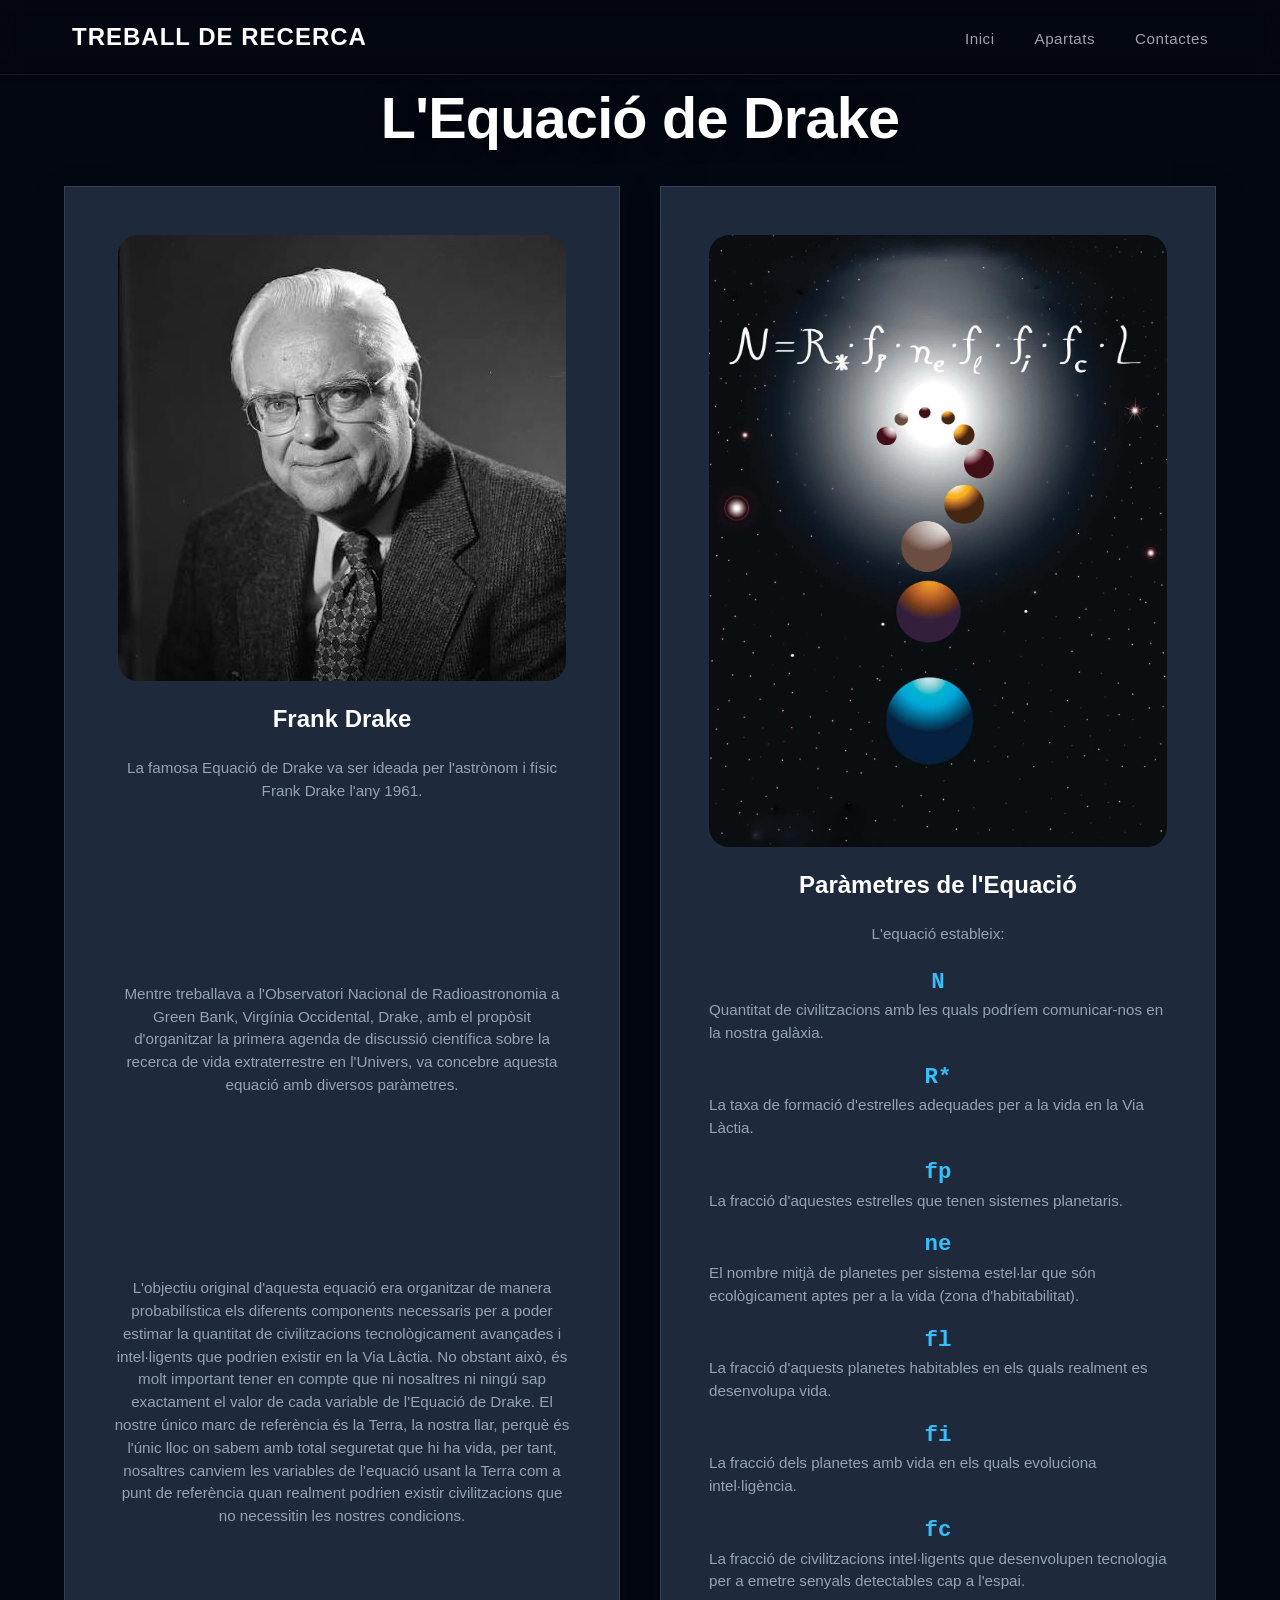
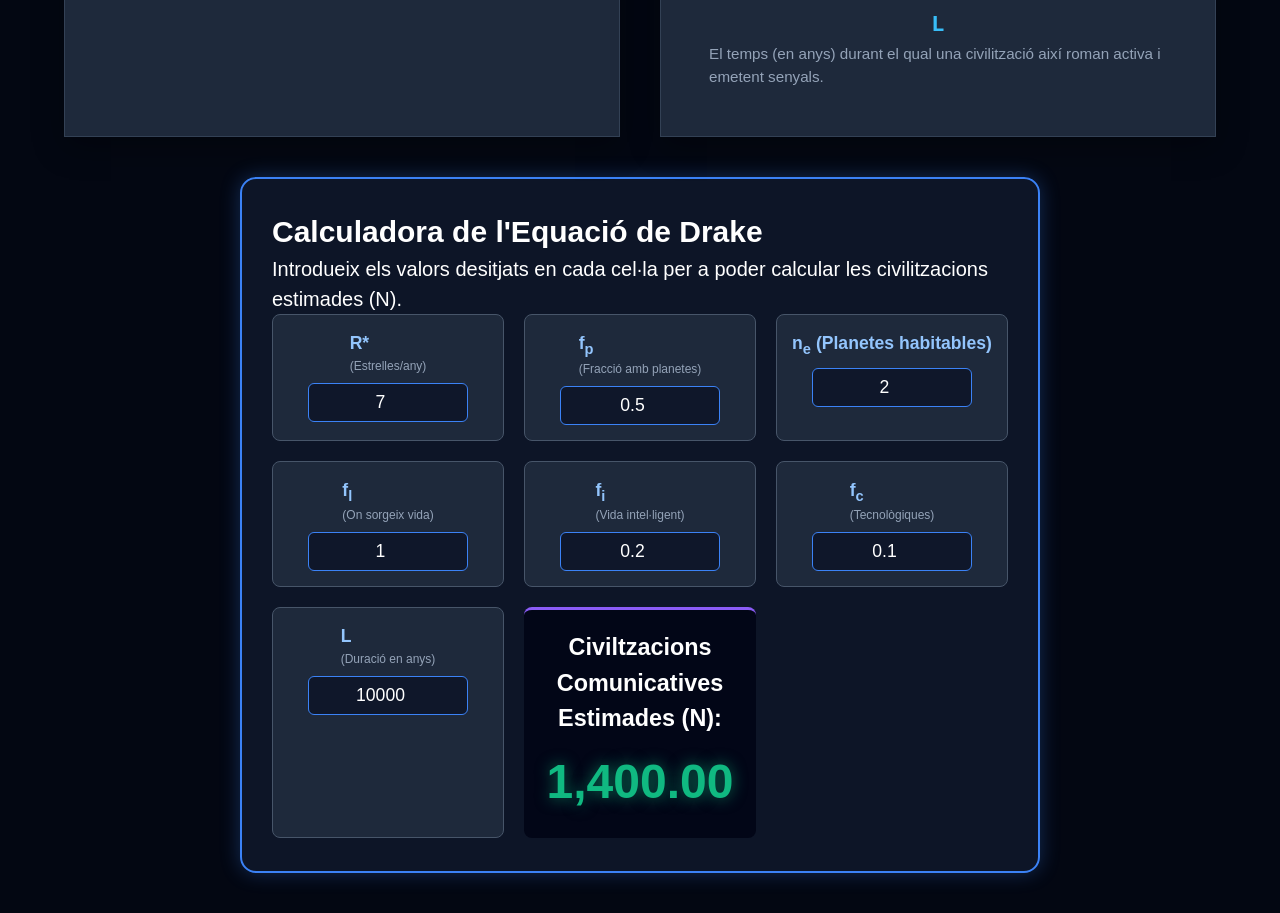
==== drake.html @ d02b75b5 "Mi primera subida" ====
<!DOCTYPE html>
<html lang="es">
<head> 
    <meta charset="UTF-8"> 
    <meta name="viewport" content="width=device-width, initial-scale=1.0"> 
    <title>Equació de Drake</title> 
    <link rel="stylesheet" href="styles.css"> 
    <link rel="icon" href="Images/icono.png" type="image/png">
</head>
<body> 
    <header> 
        <nav> 
            <div class="logo">Treball de Recerca</div> 
            <ul class="nav-links"> 
                <li><a href="index.html">Inici</a></li> 
                <li><a href="index.html#apartats" class="active">Apartats</a></li> 
                <li><a href="#contacte">Contactes</a></li> 
            </ul> 
        </nav> 
    </header> 

    <main class="drake-container"> 
        <section class="drake-intro"> 
            <h1>L'Equació de Drake</h1> 
        </section> 

        <div class="cards-grid">

            <div class="descripcio-drake"> 
                <div class="card-image">
                    <img src="Images/f.drake.jfif" alt="Frank Drake">
                </div>
                <h2 class="titol-card">Frank Drake</h2>
                <p class="desc">La famosa Equació de Drake va ser ideada per l'astrònom i físic Frank Drake l'any 1961.</p>
                <p class="desc">Mentre treballava a l'Observatori Nacional de Radioastronomia a Green Bank, Virgínia Occidental, Drake, amb el propòsit d'organitzar la primera agenda de discussió científica sobre la recerca de vida extraterrestre en l'Univers, va concebre aquesta equació amb diversos paràmetres.</p>
                <p class="desc">L'objectiu original d'aquesta equació era organitzar de manera probabilística els diferents components necessaris per a poder estimar la quantitat de civilitzacions tecnològicament avançades i intel·ligents que podrien existir en la Via Làctia. No obstant això, és molt important tener en compte que ni nosaltres ni ningú sap exactament el valor de cada variable de l'Equació de Drake. El nostre único marc de referència és la Terra, la nostra llar, perquè és l'únic lloc on sabem amb total seguretat que hi ha vida, per tant, nosaltres canviem les variables de l'equació usant la Terra com a punt de referència quan realment podrien existir civilitzacions que no necessitin les nostres condicions.</p>
            </div> 

            <div class="descripcio-drake"> 
                <div class="card-image">
                    <img src="Images/equa.jpg" alt="Paràmetres">
                </div>
                <h2 class="titol-card">Paràmetres de l'Equació</h2> 
                <p class="desc">L'equació estableix:</p>
                
                <div class="parametres-container">
                    <div class="parametre-item">
                        <span class="variable">N</span>
                        <p class="definicio">Quantitat de civilitzacions amb les quals podríem comunicar-nos en la nostra galàxia.</p>
                    </div>

                    <div class="parametre-item">
                        <span class="variable">R*</span>
                        <p class="definicio">La taxa de formació d'estrelles adequades per a la vida en la Via Làctia.</p>
                    </div>

                    <div class="parametre-item">
                        <span class="variable">fp</span>
                        <p class="definicio">La fracció d'aquestes estrelles que tenen sistemes planetaris.</p>
                    </div>

                    <div class="parametre-item">
                        <span class="variable">ne</span>
                        <p class="definicio">El nombre mitjà de planetes per sistema estel·lar que són ecològicament aptes per a la vida (zona d'habitabilitat).</p>
                    </div>

                    <div class="parametre-item">
                        <span class="variable">fl</span>
                        <p class="definicio">La fracció d'aquests planetes habitables en els quals realment es desenvolupa vida.</p>
                    </div>

                    <div class="parametre-item">
                        <span class="variable">fi</span>
                        <p class="definicio">La fracció dels planetes amb vida en els quals evoluciona intel·ligència.</p>
                    </div>

                    <div class="parametre-item">
                        <span class="variable">fc</span>
                        <p class="definicio">La fracció de civilitzacions intel·ligents que desenvolupen tecnologia per a emetre senyals detectables cap a l'espai.</p>
                    </div>

                    <div class="parametre-item">
                        <span class="variable">L</span>
                        <p class="definicio">El temps (en anys) durant el qual una civilització així roman activa i emetent senyals.</p>
                    </div>
                </div>
            </div> 

        </div>
    </main> 

    <section id="calculadora-drake">
        <h2>Calculadora de l'Equació de Drake</h2>
        <p>Introdueix els valors desitjats en cada cel·la per a poder calcular les civilitzacions estimades (N).</p>

        <div class="grid-tableta">

            <div class="celda-factor">
                <label for="R">R* <span>(Estrelles/any)</span></label>
                <input type="number" id="R" value="7" step="0.1" min="0">
            </div>

            <div class="celda-factor">
                <label for="fp">f<sub>p</sub> <span>(Fracció amb planetes)</span></label>
                <input type="number" id="fp" value="0.5" step="0.01" min="0" max="1">
            </div>

            <div class="celda-factor">
                <label for="ne">n<sub>e</sub> <spaAn>(Planetes habitables)</span></label>
                <input type="number" id="ne" value="2" step="0.1" min="0">
            </div>

            <div class="celda-factor">
                <label for="fl">f<sub>l</sub> <span>(On sorgeix vida)</span></label>
                <input type="number" id="fl" value="1" step="0.01" min="0" max="1">
            </div>

            <div class="celda-factor">
                <label for="fi">f<sub>i</sub> <span>(Vida intel·ligent)</span></label>
                <input type="number" id="fi" value="0.2" step="0.01" min="0" max="1">
            </div>

            <div class="celda-factor">
                <label for="fc">f<sub>c</sub> <span>(Tecnològiques)</span></label>
                <input type="number" id="fc" value="0.1" step="0.01" min="0" max="1">
            </div>

            <div class="celda-factor">
                <label for="L">L <span>(Duració en anys)</span></label>
                <input type="number" id="L" value="10000" step="100" min="0">
            </div>

            <div class="pantalla-resultado">
               <h3>Civiltzacions Comunicatives Estimades (N):</h3>
               <p id="total-N">0.00</p>
           </div>



        </div>


        <script src="script.js"></script>
    </section>

</body>
</html>
---- styles.css ----
* {
    margin: 0;
    padding: 0;
    box-sizing: border-box;
    font-family: 'Arial', sans-serif;
}

@import url('https://googleapis.com');

body {
    font-size: 1.25rem;
    line-height: 1.5;
    color: #111111;
    margin: 0;
    padding: 0;
    background-color: #030712;
    font-family: 'Segoe UI', Tahoma, Geneva, Verdana, sans-serif;
}

img {
    max-width: 100%;
    display: block;
    height: auto;
}

header {
    box-shadow: 0 2px 10px rgba(0, 0, 0, 0.05);
    position: sticky;
    top: 0;
    z-index: 1000;
    background-color: rgba(3, 7, 18, 0.85);
    backdrop-filter: blur(12px);
    border-bottom: 1px solid rgba(255, 255, 255, 0.08);
}

nav {
    display: flex;
    justify-content: space-between;
    align-items: center;
    padding: 1.2rem 2rem;
    max-width: 1200px;
    margin: 0 auto;
}

.logo {
    font-size: 1.5rem;
    font-weight: bold;
    color: #ffffff;
    letter-spacing: 1px;
    text-transform: uppercase;
}

.nav-links {
    display: flex;
    list-style: none;
    gap: 2.5rem;
    margin: 0;
    padding: 0;
}

.nav-links a {
    text-decoration: none;
    color: #9ca3af;
    transition: color 0.3s ease;
    font-size: 0.95rem;
    font-weight: 500;
    letter-spacing: 0.5px;
    position: relative;
    padding: 0.4rem 0;
}

.nav-links a:hover {
    color: #ffffff;
    text-shadow: 0 0 8px rgba(255, 255, 255, 0.6);
}

.nav-links a::after {
    content: '';
    position: absolute;
    bottom: 0;
    left: 0;
    width: 0;
    height: 2px;
    background: linear-gradient(90deg, #3b82f6, #8b5cf6);
    box-shadow: 0 0 8px #3b82f6;
    transition: width 0.3s ease;
}

.nav-links a:hover::after {
    width: 100%;
}

#hero {
    min-height: 100vh;
    background: linear-gradient(rgba(0, 0, 0, 0.7), rgba(0, 0, 0, 0.4)), url('Images/real\ fondo.avif');
    background-size: cover;
    background-position: center;
    background-attachment: fixed;
    display: flex;
    flex-direction: column;
    justify-content: center;
    align-items: center;
    text-align: center;
    color: white;
    padding: 2rem 1rem;
    font-family: 'Inter', sans-serif;
}

.hero-content {
    animation: fadeIn 1.5s ease-out;
}

#hero h1 {
    font-size: clamp(2.5rem, 7vw, 5.5rem);
    margin-bottom: 1.5rem;
    font-weight: 800;
    letter-spacing: -0.02em;
    text-shadow: 0 4px 20px rgba(0, 0, 0, 0.6);
}

.subtitle {
    font-size: clamp(1.2rem, 3.5vw, 1.8rem);
    font-weight: 400;
    color: #e2e8f0;
    margin-bottom: 0.5rem;
}

.centre-origen {
    font-size: clamp(1rem, 2.5vw, 1.25rem);
    font-weight: 300;
    color: #94a3b8;
    text-transform: uppercase;
}

.ap-button {
    display: inline-block;
    text-decoration: none;
    background-color: #ffffff;
    color: #0f172a;
    font-weight: 600;
    font-size: 1rem;
    border: none;
    padding: 0.8rem 2.2rem;
    border-radius: 50px;
    cursor: pointer;
    box-shadow: 0 4px 15px rgba(255, 255, 255, 0.1);
    margin-top: 3rem;
    transition: all 0.3s cubic-bezier(0.4, 0, 0.2, 1);
}

.ap-button:hover {
    background-color: #f8fafc;
    transform: translateY(-2px);
    box-shadow: 0 10px 25px rgba(255, 255, 255, 0.2);
}

.ap-button:active {
    transform: translateY(0);
    transform: scale(0.98);
}

#apartats {
    padding: 4rem 2rem;
    max-width: 1200px;
    margin: 0 auto;
}

#apartats h2 {
    text-align: center !important;
    margin-top: 2.5rem !important;
    margin-bottom: 2.5rem !important;
    color: #ffffff !important;
    font-family: 'Inter', sans-serif !important;
    font-size: 1.75rem !important;
    font-weight: 700 !important;
    letter-spacing: -0.02em !important;
}

.apartats-grid {
    display: grid;
    grid-template-columns: repeat(auto-fit, minmax(300px, 1fr));
    gap: 2.5rem;
    margin-bottom: 2.5rem;
}

.apartats-card {
    background-color: #1e293b;
    color: white;
    border-radius: 16x;
    overflow: hidden;
    box-shadow: 0 10px 30px rgba(0, 0, 0, 0.3);
    display: flex;
    flex-direction: column;
    padding: 1.5rem;
    gap: 1.25rem;
    border: 1px solid #334155;
    transition: transform 0.3s cubic-bezier(0.25, 0.8, 0.25, 1), box-shadow 0.3s ease;
}

.apartats-card:hover {
    transform: translateY(-8px);
    box-shadow: 0 20px 40px rgba(0, 0, 0, 0.15);
    background-color: #243248;
}

.apartats-card img {
    width: 100%;
    height: 200px;
    object-fit: cover;
    border-radius: 10px;
}

#apartats .titol-seccio {
    color: #ffffff;
    font-size: 2.2rem;
    margin-bottom: 2rem;
    text-align: center;
}

.apartats-card .titol-card {
    margin: 0 !important;
    padding: 0 !important;
    color: #0f172a !important;
    font-size: 1.4rem !important;
    font-weight: 700 !important;
    text-align: center !important;
}

.desc {
    color: #cbd5e1;
    margin: 0;
    padding: 0;
    font-size: 0.95rem;
    line-height: 1.6;
}

.boto-accedir {
    padding: 0.85rem 1.5rem;
    background-color: #38bdf8;;
    color: #0f172a;
    border: none;
    border-radius: 10px;
    cursor: pointer;
    text-decoration: none;
    display: block;
    font-weight: 600;
    font-size: 0.95rem;
    letter-spacing: 0.5px;
    text-align: center;
    margin-top: auto;
    transition: background-color 0.2s ease, transform 0.1s ease;
}

.boto-accedir:hover {
    background-color: #7dd3fc;
}

.boto-accedir:active {
    transform: scale(0.97);
}

.drake-intro {
    text-align: center;
    color: white;
    font-size: clamp(1.5rem, 3vw, 2.5rem);
    margin-bottom: 1.5rem;
    font-weight: 100;
    letter-spacing: -0.02em;
    text-shadow: 0 4px 20px rgba(0, 0, 0, 0.6);
    font-family: 'Inter', sans-serif;
}

.cards-grid {
    display: flex;
    gap: 2.5rem;
    max-width: 1200px;
    margin: 0 auto;
    padding: 0 1.5rem;
    justify-content: center;
    flex-direction: row;
    align-items: stretch;
}

.descripcio-drake {
    background-color: #1e293b;
    color: white;
    border-radius: 12x;
    overflow: hidden;
    box-shadow: 0 10px 30px rgba(0, 0, 0, 0.3);
    display: flex;
    flex-direction: column;
    padding: 3rem;
    gap: 1.25rem;
    border: 1px solid #334155;
    text-align: center;
    align-items: center;
    transition: transform 0.3s cubic-bezier(0.25, 0.8, 0.25, 1), box-shadow 0.3s ease;
    flex: 1 1 calc(50% - 1.5rem); 
    max-width: 760px;
    min-width: 350px; 
}

.card-image img {
    width: 100%;
    height: 100%;
    object-fit: cover;
    border-radius: 20px;
}

.titol-card {
    font-size: 1.5rem;
    margin: 0;
    font-weight: 700;
}

.desc {
    font-size: 0.95rem;
    color: #94a3b8;
    line-height: 1.5;
    flex-grow: 1;
}

.descripcio-drake:hover {
    transform: translateY(-8px);
    box-shadow: 0 20px 40px rgba(0, 0, 0, 0.15);
    background-color: #243248;
}

.parametres-section {
    max-width: 800px;
    margin: 4rem auto;
    padding: 0 1.5rem;
}

.titol-parametres {
    color: white;
    font-size: 1.5rem;
    margin-bottom: 2rem;
    text-align: center;
    font-weight: 600;
}

.parametres-container {
    display: flex;
    flex-direction: column;
    gap: 1rem
}

.parametres-item {
    display: flex;
    align-items: center;
    background-color: #152033;
    border: 1px solid #1e293b;
    border-radius: 8px;
    padding: 1.25rem 1.5rem;
    gap: 1.5rem;
    transition: transform 0.2s ease;
}

.variable {
    color: #38bdf8;
    font-family: 'Courier New', Courier, monospace;
    font-size: 1.4rem;
    font-weight: 700;
    min-width: 50px;
    text-align: center;
}

.definicio {
    color: #94a3b8;
    margin: 0;
    font-size: 0.95rem;
    line-height: 1.5;
    text-align: left;
}

#calculadora-drake {
    background-color: rgba(15, 23, 42, 0.9);
    border: 2px solid #3b82f6;
    border-radius: 16px;
    padding: 30px;
    max-width: 800px;
    margin: 40px auto;
    box-shadow: 0 0 20px rgba(59, 130, 246, 0.3);
    color: #ffffff;
}

.grid-tableta {
    display: grid;
    grid-template-columns: repeat(auto-fit, minmax(180px, 1fr));
    gap:20px;
    margin-bottom: 3px;
}

.celda-factor {
    background-color: #1e293b;
    border: 1px solid #475569;
    border-radius: 8px;
    padding: 15px;
    display: flex;
    flex-direction: column;
    align-items: center;
}

.celda-factor label {
    font-weight: bold;
    font-size: 1.1rem;
    margin-bottom: 8px;
    color: #93c5fd;
}

.celda-factor label span {
    font-size: 0.75rem;
    color: #94a3b8;
    display: block;
    font-weight: normal;
    text-align: center;
}

.celda-factor input {
    width: 80%;
    background-color: #0f172a;
    border: 1px solid #3b82f6;
    border-radius: 6px;
    color: #ffffff;
    padding: 8px;
    text-align: center;
    font-size: 1.1rem;
    outline: none;
    transition: all 0.3s ease;
}

.celda-factor input:focus {
    border-color: #8b5cf6;
    box-shadow: 0 0 10px rgba(139, 92, 246, 0.5);
}

.pantalla-resultado {
    background-color: #020617;
    border-top: 3px solid #8b5cf6;
    border-radius: 8px;
    padding: 20px;
    text-align: center;
}

#total-N {
    font-size: 3rem;
    font-weight: bold;
    color: #10b981;
    text-shadow: 0 0 15px rgba(16, 185, 129, 0.6);
    margin: 10px 0 0 0;
}
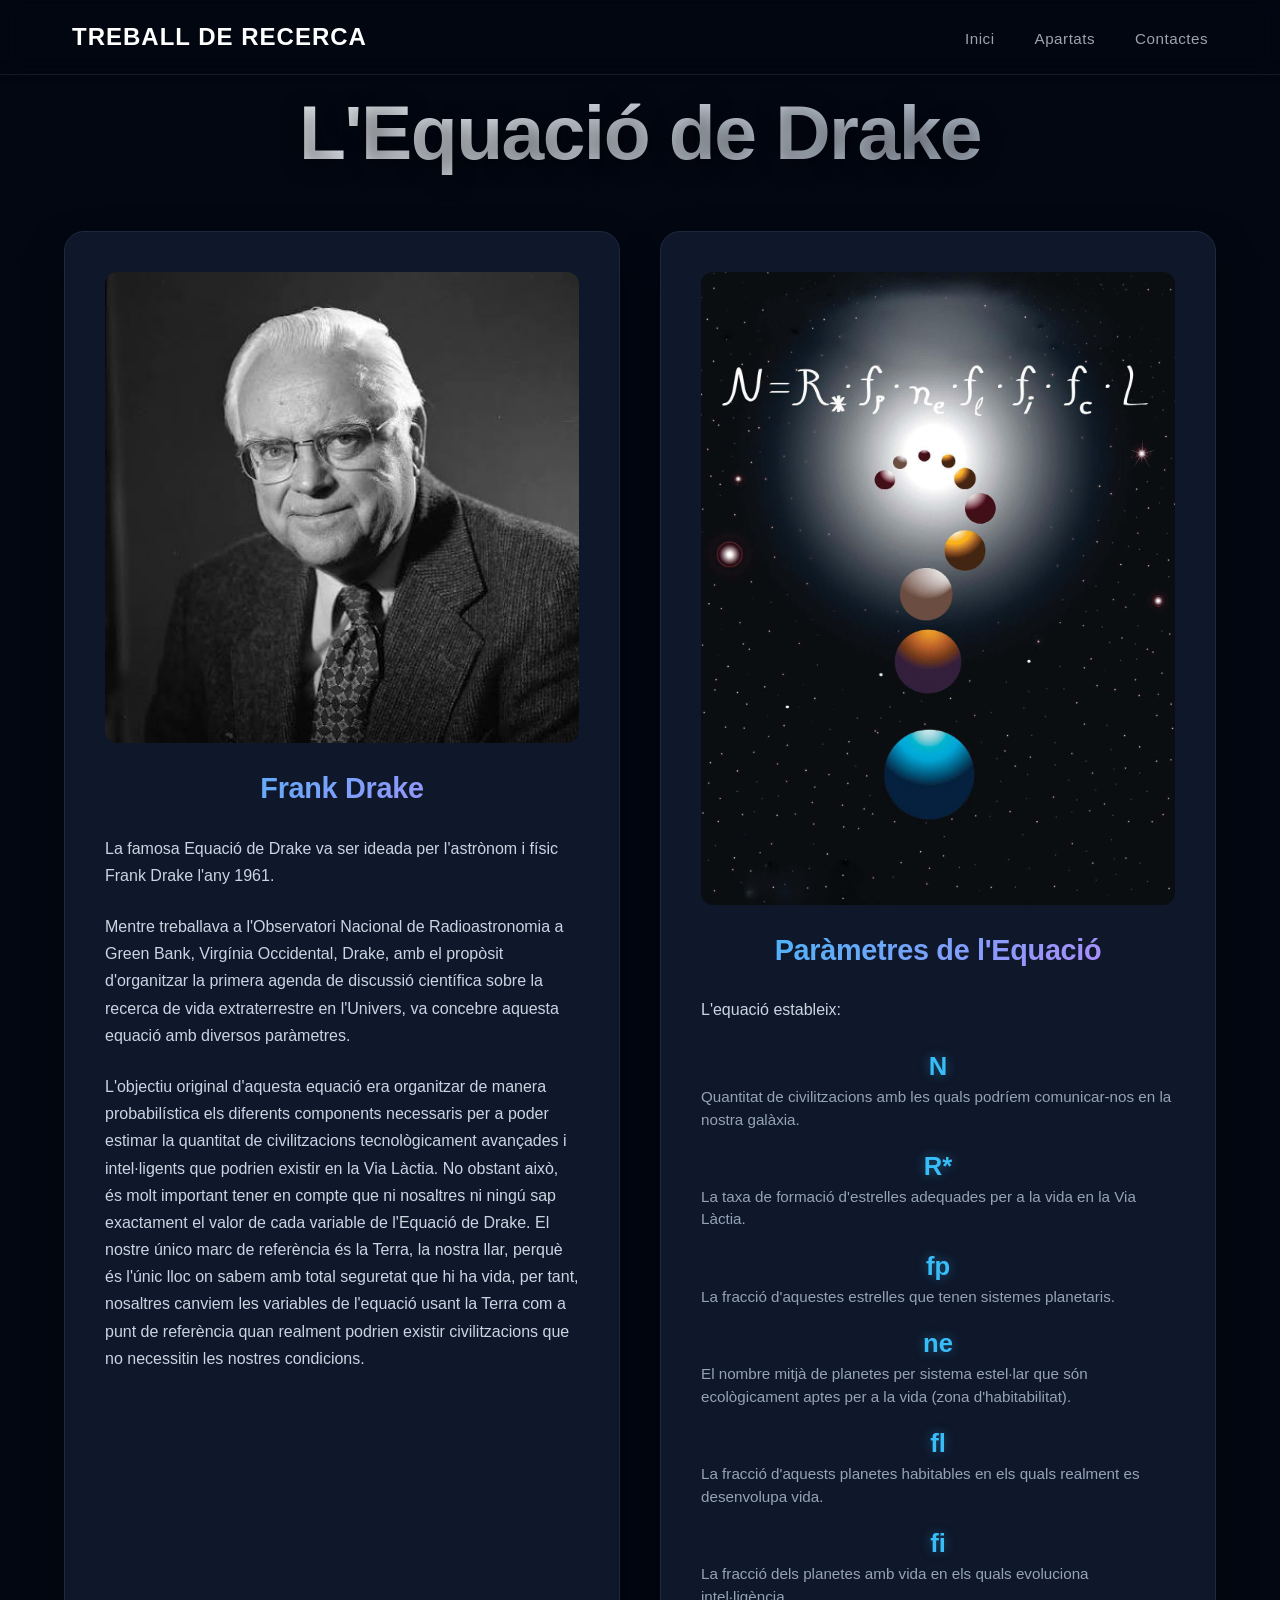
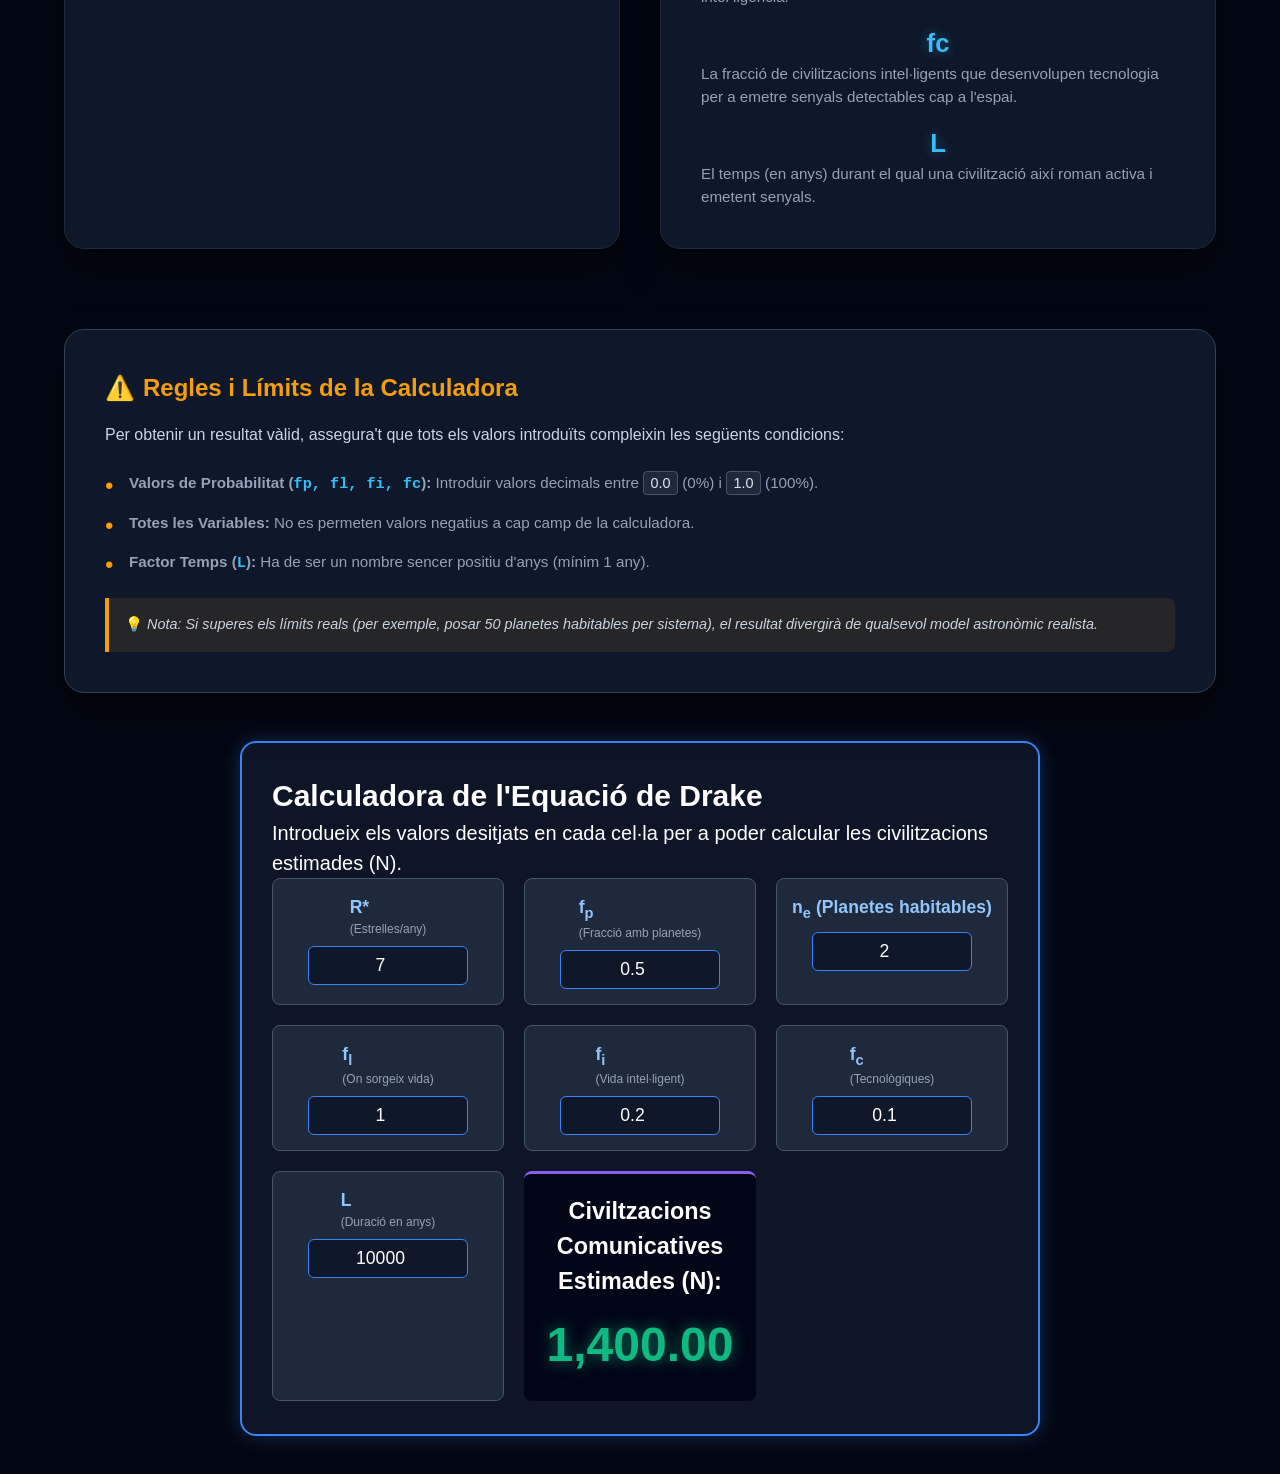
==== commit 0e1700cc: "Primera actualització de la Pàgina Web sobre el Treball de Recerca de la Paradoxa de Fermi. En aques" ====
--- a/drake.html
+++ b/drake.html
@@ -89,6 +89,34 @@
         </div>
     </main> 
 
+    <section id="condicions-seccio">
+        <div id="condicions-card">
+            <h3 class="titol-condicions">
+                <span class="icon-alerta">⚠️</span> Regles i Límits de la Calculadora
+            </h3>
+            <p class="desc-condicions">Per obtenir un resultat vàlid, assegura't que tots els valors introduïts compleixin les següents condicions:</p>
+            <ul class="llista-condicions">
+                <li class="text-condicio">
+                    <strong>Valors de Probabilitat (<span class="var-inline">fp, fl, fi, fc</span>):</strong>
+                    Introduir valors decimals entre <code>0.0</code> (0%) i <code>1.0</code> (100%).
+                </li>
+                <li class="text-condicio">
+                    <strong>Totes les Variables:</strong>
+                    No es permeten valors negatius a cap camp de la calculadora.
+                </li>
+                <li class="text-condicio">
+                    <strong>Factor Temps (<span class="var-inline">L</span>):</strong>
+                    Ha de ser un nombre sencer positiu d'anys (mínim 1 any).
+                </li>
+            </ul>
+
+            <div class="nota-cientifica">
+                <p>💡 <em>Nota: Si superes els límits reals (per exemple, posar 50 planetes habitables per sistema), el resultat divergirà de qualsevol model astronòmic realista.</em></p>
+            </div>
+        </div>
+
+    </section>
+
     <section id="calculadora-drake">
         <h2>Calculadora de l'Equació de Drake</h2>
         <p>Introdueix els valors desitjats en cada cel·la per a poder calcular les civilitzacions estimades (N).</p>
--- a/styles.css
+++ b/styles.css
@@ -92,7 +92,7 @@
 
 #hero {
     min-height: 100vh;
-    background: linear-gradient(rgba(0, 0, 0, 0.7), rgba(0, 0, 0, 0.4)), url('Images/real\ fondo.avif');
+    background: radial-gradient(circle, rgba(0, 0, 0, 0.4) 0%, rgba(0, 0, 0, 0.85) 100%), url(Images/real\ fondo.avif);
     background-size: cover;
     background-position: center;
     background-attachment: fixed;
@@ -108,28 +108,33 @@
 
 .hero-content {
     animation: fadeIn 1.5s ease-out;
+    max-width: 900px;
+    margin: 0 auto;
 }
 
 #hero h1 {
-    font-size: clamp(2.5rem, 7vw, 5.5rem);
+    font-size: clamp(2.5rem, 6.5vw, 5rem);
     margin-bottom: 1.5rem;
-    font-weight: 800;
-    letter-spacing: -0.02em;
-    text-shadow: 0 4px 20px rgba(0, 0, 0, 0.6);
+    font-weight: 900;
+    letter-spacing: -0.03em;
+    text-shadow: 0 0px 20px rgba(255, 255, 255, 0.15), rgba(0, 0, 0, 0.8);
 }
 
 .subtitle {
-    font-size: clamp(1.2rem, 3.5vw, 1.8rem);
+    font-size: clamp(1.2rem, 3vw, 1.6rem);
     font-weight: 400;
-    color: #e2e8f0;
-    margin-bottom: 0.5rem;
+    color: #f1f5f9;
+    margin-bottom: 0.75rem;
+    letter-spacing: -0.01em;
 }
 
 .centre-origen {
-    font-size: clamp(1rem, 2.5vw, 1.25rem);
-    font-weight: 300;
-    color: #94a3b8;
+    font-size: clamp(0.85rem, 2vw, 0.95rem);
+    font-weight: 500;
+    color: #38bdf8;
     text-transform: uppercase;
+    letter-spacing: 0.15rem;
+    margin-bottom: 2.5rem;
 }
 
 .ap-button {
@@ -138,25 +143,24 @@
     background-color: #ffffff;
     color: #0f172a;
     font-weight: 600;
-    font-size: 1rem;
+    font-size: 0.95rem;
     border: none;
-    padding: 0.8rem 2.2rem;
+    padding: 0.9rem 2.5rem;
     border-radius: 50px;
     cursor: pointer;
-    box-shadow: 0 4px 15px rgba(255, 255, 255, 0.1);
-    margin-top: 3rem;
+    letter-spacing: 0.02em;
+    box-shadow: 0 4px 20px rgba(0, 0, 0, 0.3);
     transition: all 0.3s cubic-bezier(0.4, 0, 0.2, 1);
 }
 
 .ap-button:hover {
-    background-color: #f8fafc;
+    background-color: #ffffff;
     transform: translateY(-2px);
-    box-shadow: 0 10px 25px rgba(255, 255, 255, 0.2);
+    box-shadow: 0 0px 25px rgba(56, 189, 248, 0.5), 0 10px 20px rgba(0, 0, 0, 0.4);
 }
 
 .ap-button:active {
-    transform: translateY(0);
-    transform: scale(0.98);
+    transform: translateY(-1);
 }
 
 #apartats {
@@ -165,15 +169,15 @@
     margin: 0 auto;
 }
 
-#apartats h2 {
-    text-align: center !important;
-    margin-top: 2.5rem !important;
-    margin-bottom: 2.5rem !important;
-    color: #ffffff !important;
-    font-family: 'Inter', sans-serif !important;
-    font-size: 1.75rem !important;
-    font-weight: 700 !important;
-    letter-spacing: -0.02em !important;
+.titol-seccio h2 {
+    text-align: center;
+    margin-top: 2.5rem;
+    margin-bottom: 2.5rem;
+    color: #ffffff;
+    font-family: 'Inter', sans-serif;
+    font-size: 1.75rem;
+    font-weight: 700;
+    letter-spacing: -0.02em;
 }
 
 .apartats-grid {
@@ -226,12 +230,13 @@
     text-align: center !important;
 }
 
-.desc {
-    color: #cbd5e1;
+.desc-card {
+    color: white;
     margin: 0;
     padding: 0;
-    font-size: 0.95rem;
-    line-height: 1.6;
+    font-size: 1.15rem;
+    line-height: 1.7;
+    text-align: left;
 }
 
 .boto-accedir {
@@ -259,15 +264,22 @@
     transform: scale(0.97);
 }
 
+.drake-container {
+    font-family: 'Plus Jakarta Sans', sans-serif;
+}
+
 .drake-intro {
     text-align: center;
     color: white;
-    font-size: clamp(1.5rem, 3vw, 2.5rem);
-    margin-bottom: 1.5rem;
-    font-weight: 100;
-    letter-spacing: -0.02em;
+    font-size: clamp(2rem, 4vw, 3.5rem);
+    margin-bottom: 2.5rem;
+    font-weight: 700;
+    letter-spacing: -0.03em;
+    font-family: 'Space Grotesque', sans-serif;
     text-shadow: 0 4px 20px rgba(0, 0, 0, 0.6);
-    font-family: 'Inter', sans-serif;
+    background: linear-gradient(135deg, #ffffff 0%, #94a3b8 100%);
+    -webkit-background-clip: text;
+    -webkit-text-fill-color: transparent;
 }
 
 .cards-grid {
@@ -282,51 +294,62 @@
 }
 
 .descripcio-drake {
-    background-color: #1e293b;
-    color: white;
-    border-radius: 12x;
+    background-color: #0f172a;
+    color: white;
+    border-radius: 20px;
     overflow: hidden;
-    box-shadow: 0 10px 30px rgba(0, 0, 0, 0.3);
-    display: flex;
-    flex-direction: column;
-    padding: 3rem;
-    gap: 1.25rem;
-    border: 1px solid #334155;
-    text-align: center;
-    align-items: center;
-    transition: transform 0.3s cubic-bezier(0.25, 0.8, 0.25, 1), box-shadow 0.3s ease;
+    box-shadow: 0 20px 40px rgba(0, 0, 0, 0.4);
+    display: flex;
+    flex-direction: column;
+    padding: 2.5rem;
+    gap: 1.5rem;
+    border: 1px solid #1e293b;
+    text-align: center;
+    align-items: stretch;
+    transition: transform 0.4s cubic-bezier(0.16, 1, 0.3, 1), box-shadow 0.4s ease, border-color 0.4s ease;
     flex: 1 1 calc(50% - 1.5rem); 
-    max-width: 760px;
-    min-width: 350px; 
+    max-width: 2000px;
+    min-width: 350px;
+    width: 95%
 }
 
 .card-image img {
     width: 100%;
-    height: 100%;
+    height: auto;
     object-fit: cover;
-    border-radius: 20px;
+    border-radius: 12px;
 }
 
 .titol-card {
-    font-size: 1.5rem;
+    font-family: 'Space Grotesque', sans-serif;
+    font-size: 1.8rem;
     margin: 0;
     font-weight: 700;
+    text-align: center;
+    background: linear-gradient(135deg, #38bdf8 0%, #c084fc 100%);
+    -webkit-background-clip: text;
+    -webkit-text-fill-color: transparent;
+    letter-spacing: -0.01em;
 }
 
 .desc {
-    font-size: 0.95rem;
-    color: #94a3b8;
-    line-height: 1.5;
-    flex-grow: 1;
+    font-size: 1rem;
+    color: #cbd5e1;
+    line-height: 1.7;
+    text-align: left;
+    margin: 0;
 }
 
 .descripcio-drake:hover {
-    transform: translateY(-8px);
-    box-shadow: 0 20px 40px rgba(0, 0, 0, 0.15);
-    background-color: #243248;
+    transform: translateY(-10px);
+    box-shadow: 0 30px 60px rgba(56, 189, 248, 0.15);
+    background-color: #131e35;
+    border-color: #38bdf8;
 }
 
 .parametres-section {
+    display: flex;
+    flex-direction: column;
     max-width: 800px;
     margin: 4rem auto;
     padding: 0 1.5rem;
@@ -343,27 +366,35 @@
 .parametres-container {
     display: flex;
     flex-direction: column;
-    gap: 1rem
+    gap: 1rem;
+    width: 100%;
 }
 
 .parametres-item {
     display: flex;
     align-items: center;
-    background-color: #152033;
-    border: 1px solid #1e293b;
-    border-radius: 8px;
-    padding: 1.25rem 1.5rem;
-    gap: 1.5rem;
-    transition: transform 0.2s ease;
+    background-color: #1e293b;
+    border: 1px solid #334155;
+    border-radius: 12px;
+    padding: 1rem 1.25rem;
+    gap: 1.25rem;
+    transition: transform 0.3s ease;
+}
+
+.parametres-item:hover {
+    background-color: #1e293b;
+    border-color: #c084fc;
+    transform: scale(1.02);
 }
 
 .variable {
     color: #38bdf8;
-    font-family: 'Courier New', Courier, monospace;
-    font-size: 1.4rem;
+    font-family: 'Space Grotesque', sans-serif;
+    font-size: 1.6rem;
     font-weight: 700;
-    min-width: 50px;
-    text-align: center;
+    min-width: 45px;
+    text-align: center;
+    text-shadow: 0 0 12px rgba(56, 189, 248, 0.4);
 }
 
 .definicio {
@@ -372,6 +403,103 @@
     font-size: 0.95rem;
     line-height: 1.5;
     text-align: left;
+}
+
+#condicions-seccio {
+    max-width: 1200px;
+    margin: 5rem auto 3rem auto;
+    padding: 0 1.5rem;
+    box-sizing: border-box;
+    display: flex;
+    justify-content: center;
+    width: 100%;
+}
+
+#condicions-card {
+    background-color: #0f172a;
+    border: 1px solid #334155;
+    border-radius: 20px;
+    padding: 2.5rem;
+    box-shadow: 0 20px 40px rgba(0, 0, 0, 0.4);
+    transition: border-color 0.3s ease;
+    width: 100%;
+}
+
+#condicions-card:hover {
+    border-color: #f59e0b;
+}
+
+.titol-condicions {
+    font-family: 'Space Grotesque', sans-serif;
+    font-size: 1.5rem;
+    color: #f59e0b;
+    margin-top: 0;
+    margin-bottom: 1rem;
+    display: flex;
+    align-items: center;
+    gap: 0.5rem;
+}
+
+.desc-condicions {
+    color: #cbd5e1;
+    font-size: 1rem;
+    line-height: 1.6;
+    margin-bottom: 1.5rem;
+}
+
+.llista-condicions {
+    list-style: none;
+    padding: 0;
+    margin: 0 0 1.5rem 0;
+    display: flex;
+    flex-direction: column;
+    gap: 1rem;
+}
+
+.text-condicio {
+    color: #94a3b8;
+    font-size: 0.95rem;
+    line-height: 1.5;
+    position: relative;
+    padding-left: 1.5rem;
+}
+
+.llista-condicions li::before {
+    content: "•";
+    color: #f59e0b;
+    font-size: 1.5rem;
+    position: absolute;
+    left: 0;
+    top: -4px;
+}
+
+.var-inline {
+    color: #38bdf8;
+    font-family: monospace;
+    font-weight: bold;
+}
+
+.llista-condicions code {
+    background-color: #1e293b;
+    color: #e2e8f0;
+    padding: 0.2rem 0.4rem;
+    border-radius: 4px;
+    font-size: 0.9rem;
+    border: 1px solid #475569;
+}
+
+.nota-cientifica {
+    background-color: rgba(245, 158, 11, 0.1);
+    border-left: 4px solid #f59e0b;
+    padding: 1rem;
+    border-radius: 0 8px 8px 0;
+}
+
+.nota-cientifica p {
+    margin: 0;
+    color: #cbd5e1;
+    font-size: 0.9rem;
+    line-height: 1.5;
 }
 
 #calculadora-drake {
@@ -449,4 +577,273 @@
     color: #10b981;
     text-shadow: 0 0 15px rgba(16, 185, 129, 0.6);
     margin: 10px 0 0 0;
+}
+
+.intro-container {
+    font-family: 'Plus Jakarta Sans', sans-serif;
+}
+
+.intro-intro {
+    text-align: center;
+    color: white;
+    font-size: clamp(2rem, 4vw, 3.5rem);
+    margin-bottom: 2.5rem;
+    font-weight: 700;
+    letter-spacing: -0.03em;
+    font-family: 'Space Grotesque', sans-serif;
+    text-shadow: 0 4px 20px rgba(0, 0, 0, 0.6);
+    background: linear-gradient(135deg, #ffffff 0%, #94a3b8 100%);
+    -webkit-background-clip: text;
+    -webkit-text-fill-color: transparent;
+}
+
+#escenaris {
+    padding: 4rem 2rem;
+    max-width: 1200px;
+    margin: 0 auto;
+}
+
+.titol-escenari {
+    color: #ffffff;
+    font-size: 2.2rem;
+    margin-bottom: 2rem;
+    text-align: center;
+}
+
+.titol-escenari {
+    text-align: center;
+    margin-top: 2.5rem;
+    margin-bottom: 2.5rem;
+    color: #ffffff;
+    font-family: 'Inter', sans-serif;
+    font-size: 1.75rem;
+    font-weight: 700;
+    letter-spacing: -0.02em;
+}
+
+.escenaris-grid {
+    display: grid;
+    grid-template-columns: repeat(auto-fit, minmax(300px, 1fr));
+    gap: 2.5rem;
+    margin-bottom: 2.5rem;
+}
+
+.escenari-card {
+    background-color: #1e293b;
+    color: white;
+    border-radius: 16x;
+    overflow: hidden;
+    box-shadow: 0 10px 30px rgba(0, 0, 0, 0.3);
+    display: flex;
+    flex-direction: column;
+    padding: 1.5rem;
+    gap: 1.25rem;
+    border: 1px solid #334155;
+    transition: transform 0.3s cubic-bezier(0.25, 0.8, 0.25, 1), box-shadow 0.3s ease;
+}
+
+.escenari-card:hover {
+    transform: translateY(-8px);
+    box-shadow: 0 20px 40px rgba(0, 0, 0, 0.15);
+    background-color: #243248;
+}
+
+.escenari-card img {
+    width: 100%;
+    height: 200px;
+    object-fit: cover;
+    border-radius: 10px;
+}
+
+#escenaris .titol-escneari {
+    color: #ffffff;
+    font-size: 2.2rem;
+    margin-bottom: 2rem;
+    text-align: center;
+}
+
+.escenari-card .titol-escenari {
+    margin: 0 !important;
+    padding: 0 !important;
+    color: #38bdf8 !important;
+    font-size: 1.4rem !important;
+    font-weight: 700 !important;
+    text-align: center !important;
+}
+
+.desc-escenari {
+    color: white;
+    margin: 0;
+    padding: 0;
+    font-size: 1.15rem;
+    line-height: 1.7;
+    text-align: left;
+}
+
+.boto-escenari {
+    padding: 0.85rem 1.5rem;
+    background-color: #38bdf8;;
+    color: #0f172a;
+    border: none;
+    border-radius: 10px;
+    cursor: pointer;
+    text-decoration: none;
+    display: block;
+    font-weight: 600;
+    font-size: 0.95rem;
+    letter-spacing: 0.5px;
+    text-align: center;
+    margin-top: auto;
+    transition: background-color 0.2s ease, transform 0.1s ease;
+}
+
+.boto-escenari:hover {
+    background-color: #7dd3fc;
+}
+
+.boto-escenari:active {
+    transform: scale(0.97);
+}
+
+.escenari1 {
+    font-family: 'Plus Jakarta Sans', sans-serif;
+}
+
+.escenari1-intro {
+    text-align: center;
+    color: white;
+    font-size: clamp(2rem, 4vw, 3.5rem);
+    margin-bottom: 2.5rem;
+    font-weight: 700;
+    letter-spacing: -0.03em;
+    font-family: 'Space Grotesque', sans-serif;
+    text-shadow: 0 4px 20px rgba(0, 0, 0, 0.6);
+    background: linear-gradient(135deg, #ffffff 0%, #94a3b8 100%);
+    -webkit-background-clip: text;
+    -webkit-text-fill-color: transparent;
+}
+
+.escenari1-targeta {
+    max-width: 1300px;
+    width: 95%;
+    margin: 40px auto;
+    padding: 0 40px;
+    display: flex;
+    flex-direction: column;
+    gap: 30px;
+}
+
+.tarjeta-ancha {
+    display: flex;
+    background-color: #0f172a;
+    border: 1px solid #334155;
+    border-radius: 20px;
+    overflow: hidden;
+    box-shadow: 0 20px 40px rgba(0, 0, 0, 0.4);
+    align-items: stretch;
+    padding: 2.5rem;
+    transition: border-color 0.3s ease;
+    width: 100%;
+}
+
+.tarjeta-ancha:hover {
+    border-color: #f59e0b;
+}
+
+.tarjeta-contenido {
+    flex: 1.5;
+    padding: 45px;
+    display: flex;
+    flex-direction: column;
+    justify-content: center;
+}
+
+.tarjeta-contenido h2 {
+    margin-top: 0;
+    margin-bottom: 15px;
+    color: #38bdf8;
+    font-size: 3rem;
+    font-weight: 700;
+    letter-spacing: 0.5px;
+}
+
+.desc-escenari1 {
+    margin-top: 0;
+    margin-bottom: 16px;
+    color: #94a3b8;
+    line-height: 1.65;
+    font-size: 1.15rem;
+}
+
+.desc-escenari1 strong {
+    color: #e2e8f0;
+    font-weight: 600;
+}
+
+.destacar-conclusion {
+    margin-top: 24px;
+    margin-bottom: 0;
+    padding-top: 16px;
+    border-top: 1px dashed rgba(255, 255, 255, 0.1); /* Línea discontinua sutil arriba */
+    color: #cbd5e1;
+}
+
+.destacar-conclusion strong {
+    color: #ff9f1c;
+}
+
+.tarjeta-imagen {
+    flex: 1;
+    min-height: 350px;
+    position: relative;
+}
+
+.tarjeta-imagen img {
+    width: 100%;
+    height: 100%;
+    object-fit: cover;
+    display: block;
+}
+
+@media (max-width: 992px) {
+    .tarjeta-ancha {
+        flex-direction: column-reverse;
+    }
+    .tarjeta-imagen {
+        width: 100%;
+        height: 250px;
+    }
+    .tarjeta-contenido {
+        padding: 30px 20px;
+    }
+}
+
+.tarjeta-disc {
+    flex: 1;
+    min-width: 320px;
+    max-width: 4500px;
+    position: relative;
+    background-color: #050a14;
+}
+
+.enlaces-retorno {
+    margin-top: 20px;
+    display: flex;
+    gap: 15px;
+}
+
+.btn-regresar {
+    display: inline-block;
+    padding: 40px;
+    background-color: #f0f0f0;
+    color: #333;
+    text-decoration: none;
+    border-radius: 5px;
+    font-size: 0.9rem;
+    font-weight: bold;
+    transition: background 0.3s ease;
+}
+
+.btn-regresar:hover {
+    background-color: #e0e0e0;
 }
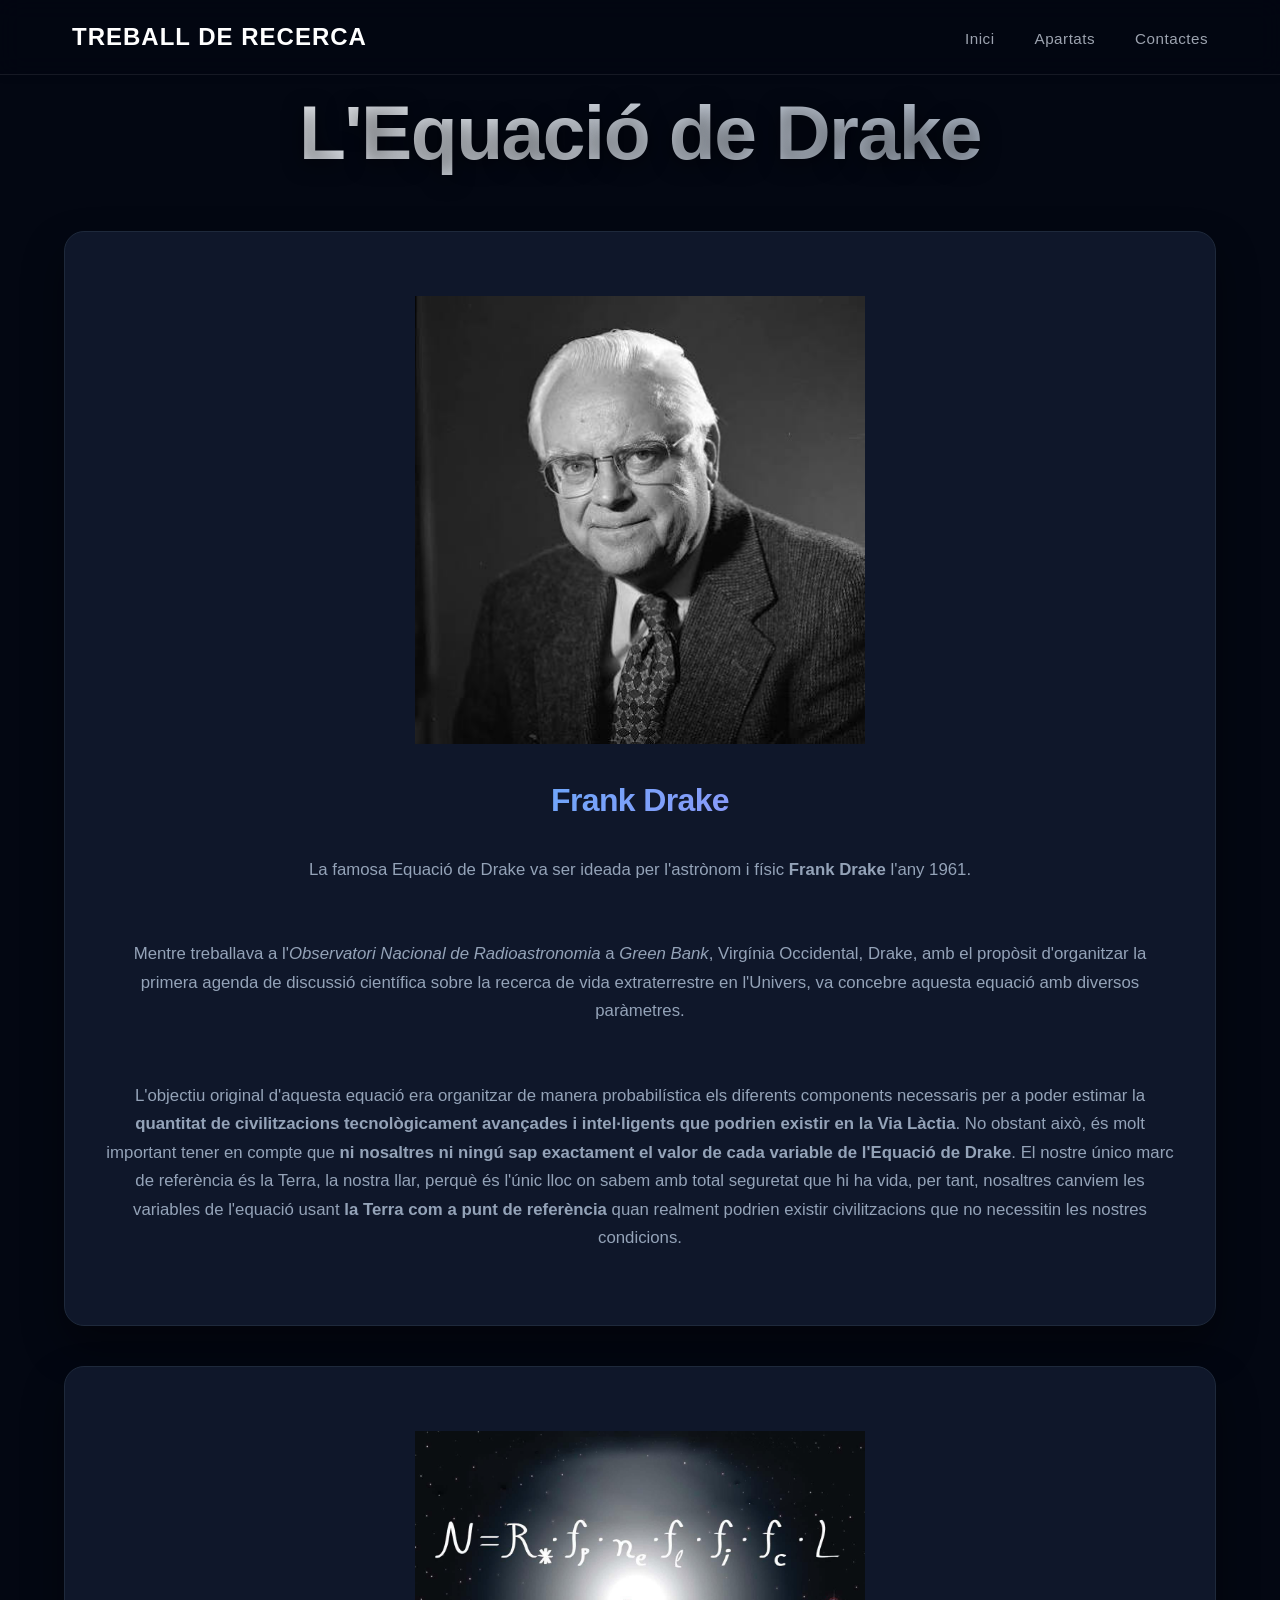
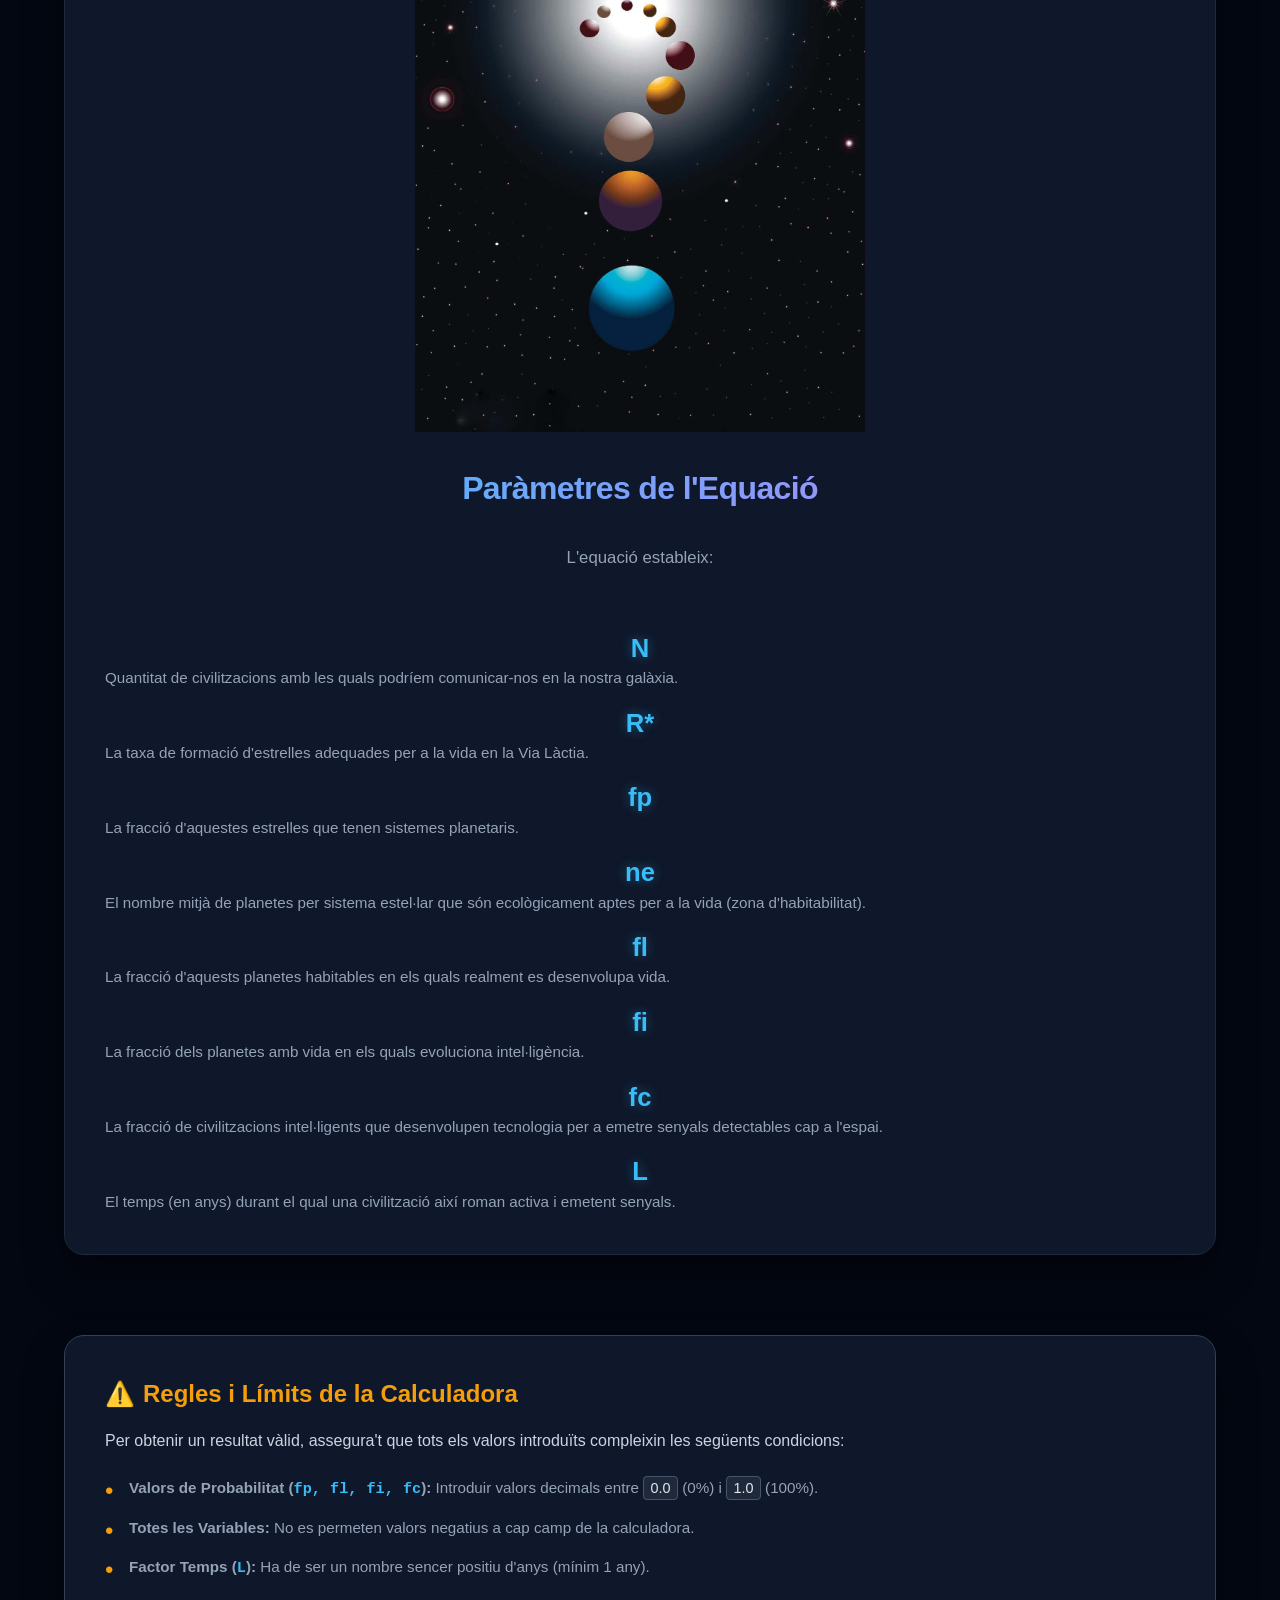
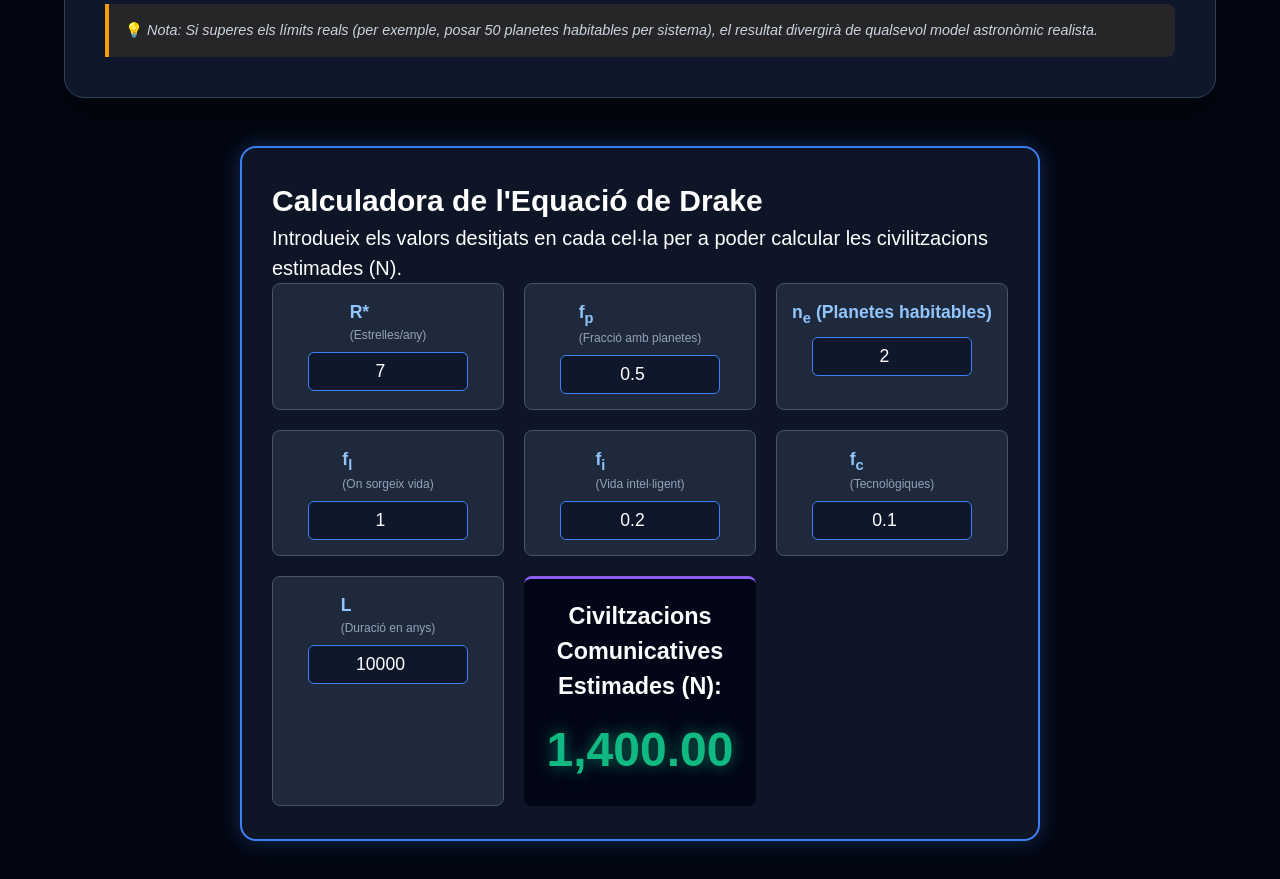
==== commit c2681c97: "Segona actualització de la Pàgina Web del Treball de Recerca sobre la Paradoxa de Fermi. En aquesta " ====
--- a/drake.html
+++ b/drake.html
@@ -31,9 +31,9 @@
                     <img src="Images/f.drake.jfif" alt="Frank Drake">
                 </div>
                 <h2 class="titol-card">Frank Drake</h2>
-                <p class="desc">La famosa Equació de Drake va ser ideada per l'astrònom i físic Frank Drake l'any 1961.</p>
-                <p class="desc">Mentre treballava a l'Observatori Nacional de Radioastronomia a Green Bank, Virgínia Occidental, Drake, amb el propòsit d'organitzar la primera agenda de discussió científica sobre la recerca de vida extraterrestre en l'Univers, va concebre aquesta equació amb diversos paràmetres.</p>
-                <p class="desc">L'objectiu original d'aquesta equació era organitzar de manera probabilística els diferents components necessaris per a poder estimar la quantitat de civilitzacions tecnològicament avançades i intel·ligents que podrien existir en la Via Làctia. No obstant això, és molt important tener en compte que ni nosaltres ni ningú sap exactament el valor de cada variable de l'Equació de Drake. El nostre único marc de referència és la Terra, la nostra llar, perquè és l'únic lloc on sabem amb total seguretat que hi ha vida, per tant, nosaltres canviem les variables de l'equació usant la Terra com a punt de referència quan realment podrien existir civilitzacions que no necessitin les nostres condicions.</p>
+                <p class="desc">La famosa Equació de Drake va ser ideada per l'astrònom i físic <strong>Frank Drake</strong> l'any 1961.</p>
+                <p class="desc">Mentre treballava a l'<em>Observatori Nacional de Radioastronomia</em> a <em>Green Bank</em>, Virgínia Occidental, Drake, amb el propòsit d'organitzar la primera agenda de discussió científica sobre la recerca de vida extraterrestre en l'Univers, va concebre aquesta equació amb diversos paràmetres.</p>
+                <p class="desc">L'objectiu original d'aquesta equació era organitzar de manera probabilística els diferents components necessaris per a poder estimar la <strong>quantitat de civilitzacions tecnològicament avançades i intel·ligents que podrien existir en la Via Làctia</strong>. No obstant això, és molt important tener en compte que <strong>ni nosaltres ni ningú sap exactament el valor de cada variable de l'Equació de Drake</strong>. El nostre único marc de referència és la Terra, la nostra llar, perquè és l'únic lloc on sabem amb total seguretat que hi ha vida, per tant, nosaltres canviem les variables de l'equació usant <strong>la Terra com a punt de referència</strong> quan realment podrien existir civilitzacions que no necessitin les nostres condicions.</p>
             </div> 
 
             <div class="descripcio-drake"> 
--- a/styles.css
+++ b/styles.css
@@ -289,7 +289,7 @@
     margin: 0 auto;
     padding: 0 1.5rem;
     justify-content: center;
-    flex-direction: row;
+    flex-direction: column;
     align-items: stretch;
 }
 
@@ -307,37 +307,38 @@
     text-align: center;
     align-items: stretch;
     transition: transform 0.4s cubic-bezier(0.16, 1, 0.3, 1), box-shadow 0.4s ease, border-color 0.4s ease;
-    flex: 1 1 calc(50% - 1.5rem); 
-    max-width: 2000px;
-    min-width: 350px;
-    width: 95%
+    flex: 1 1 100%; 
+    max-width: 100%;
+    min-width: unset;
+    width: 100%
 }
 
 .card-image img {
+    order: 3;
+    max-width: 450px;
     width: 100%;
-    height: auto;
-    object-fit: cover;
-    border-radius: 12px;
+    margin: 1.5rem auto 0 auto;
 }
 
 .titol-card {
     font-family: 'Space Grotesque', sans-serif;
-    font-size: 1.8rem;
-    margin: 0;
+    font-size: 2rem;
+    margin: 0.5rem;
     font-weight: 700;
     text-align: center;
     background: linear-gradient(135deg, #38bdf8 0%, #c084fc 100%);
     -webkit-background-clip: text;
     -webkit-text-fill-color: transparent;
-    letter-spacing: -0.01em;
+    letter-spacing: -0.02em;
 }
 
 .desc {
-    font-size: 1rem;
-    color: #cbd5e1;
+    order: 2;
+    font-size: 1.05rem;
+    color: #94a3b8;
     line-height: 1.7;
-    text-align: left;
-    margin: 0;
+    text-align: center;
+    margin-bottom: 2rem;
 }
 
 .descripcio-drake:hover {
@@ -350,9 +351,12 @@
 .parametres-section {
     display: flex;
     flex-direction: column;
-    max-width: 800px;
-    margin: 4rem auto;
-    padding: 0 1.5rem;
+    max-width: 750px;
+    margin: 3rem auto;
+    padding: 2rem;
+    background-color: #0b1329;
+    border-radius: 20px;
+    box-shadow: 0 20px 40px rgba(0, 0, 0, 0.5);
 }
 
 .titol-parametres {
@@ -364,27 +368,28 @@
 }
 
 .parametres-container {
-    display: flex;
-    flex-direction: column;
-    gap: 1rem;
+    order: 2;
+    display: flex;
+    flex-direction: column;
+    gap: 0.85rem;
     width: 100%;
 }
 
 .parametres-item {
     display: flex;
     align-items: center;
-    background-color: #1e293b;
-    border: 1px solid #334155;
-    border-radius: 12px;
-    padding: 1rem 1.25rem;
-    gap: 1.25rem;
-    transition: transform 0.3s ease;
+    background-color: rgba(30, 41, 59, 0.4);
+    border: 1px solid rgba(51, 65, 85, 0.6);
+    border-radius: 14px;
+    padding: 1.1rem 1.5rem;
+    gap: 1.5rem;
+    transition: all 0.3s cubic-bezier(0.4, 0, 0.2, 1);
 }
 
 .parametres-item:hover {
-    background-color: #1e293b;
+    background-color: rgba(30, 41, 59, 0.8);
     border-color: #c084fc;
-    transform: scale(1.02);
+    transform: translateX(4px);
 }
 
 .variable {
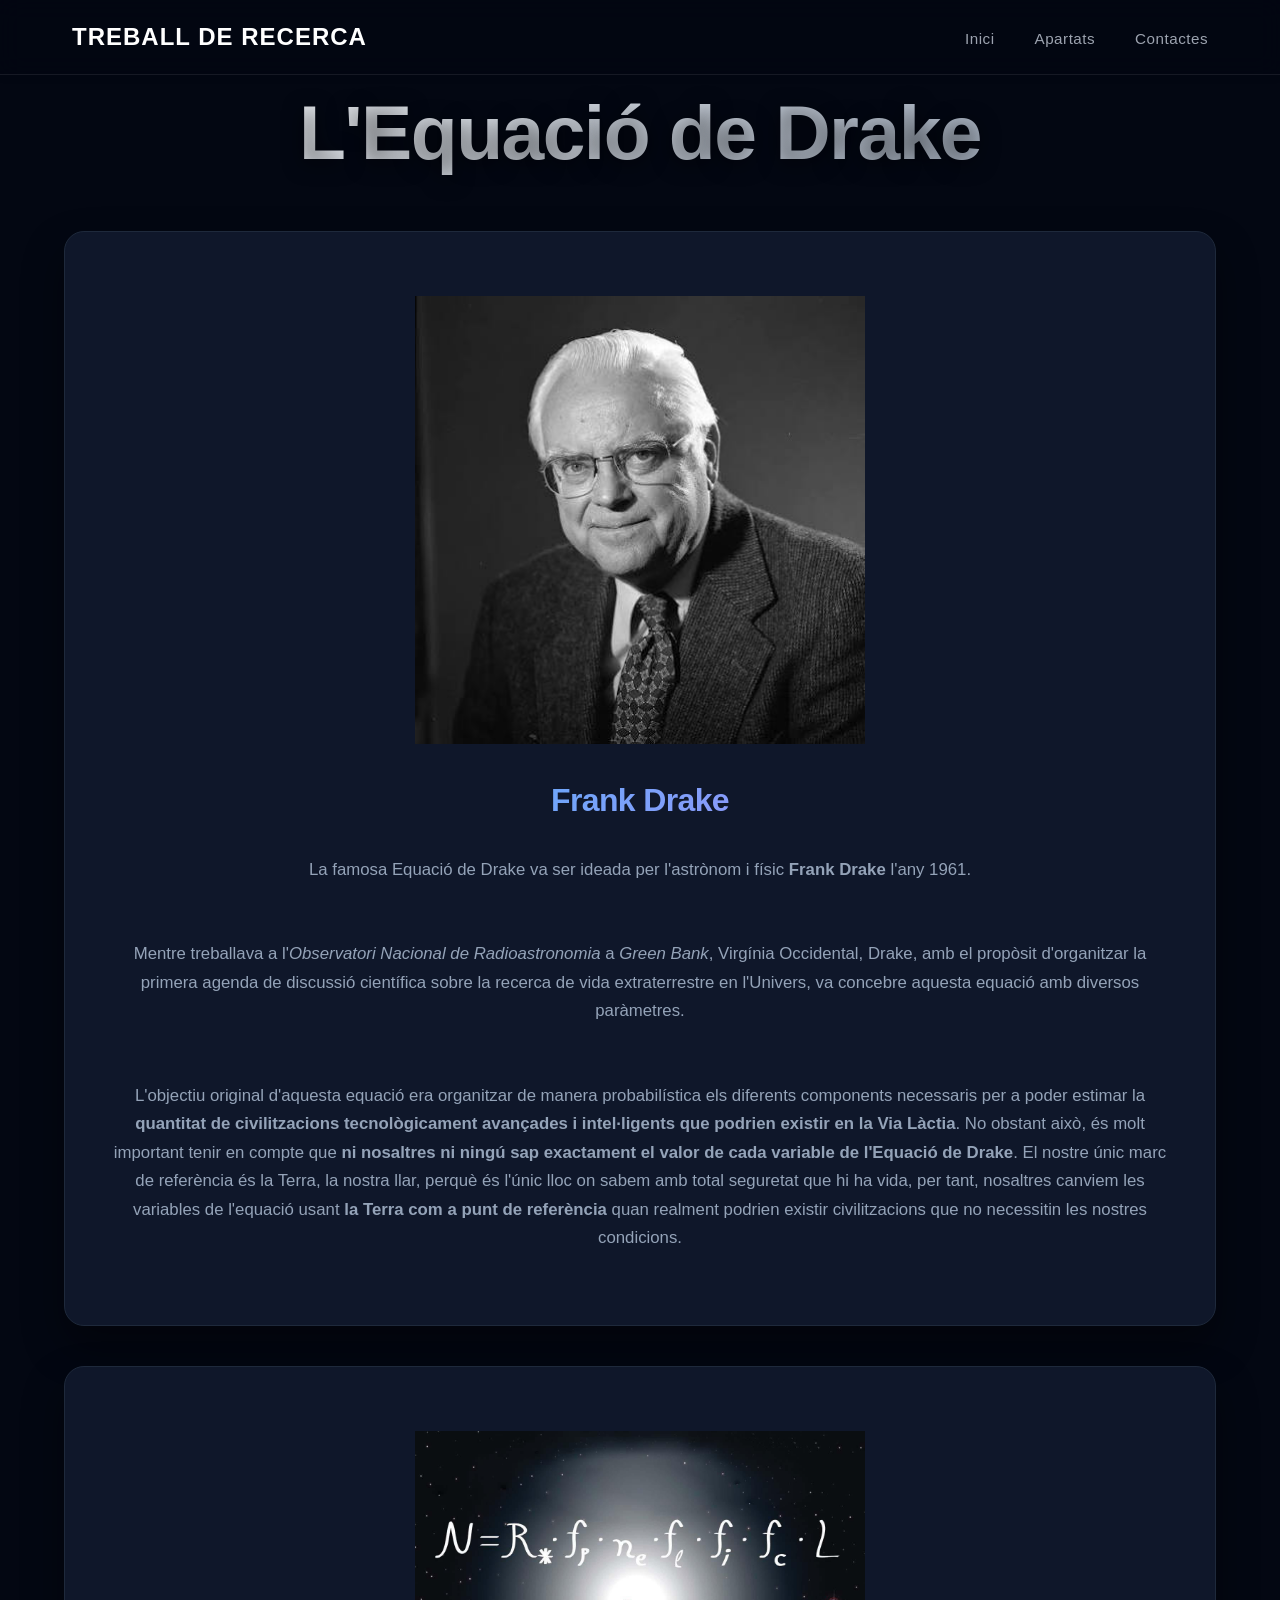
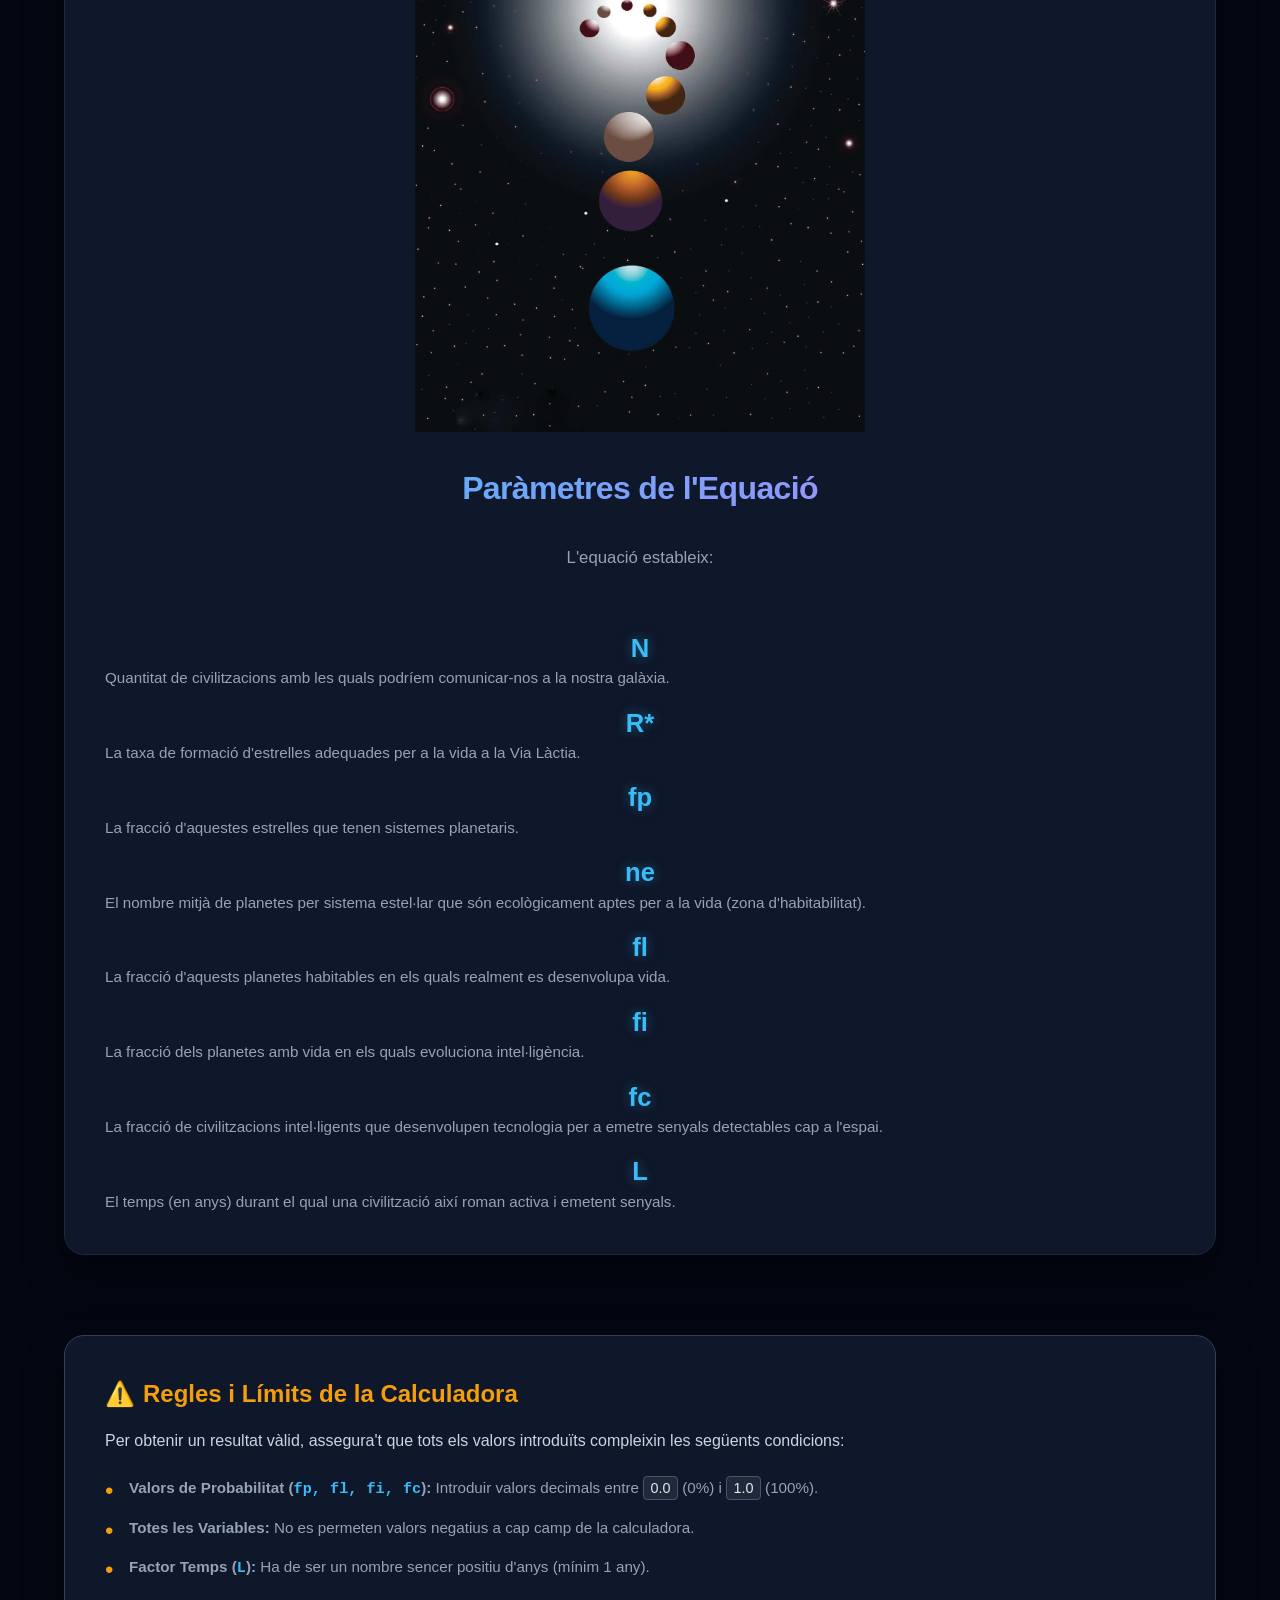
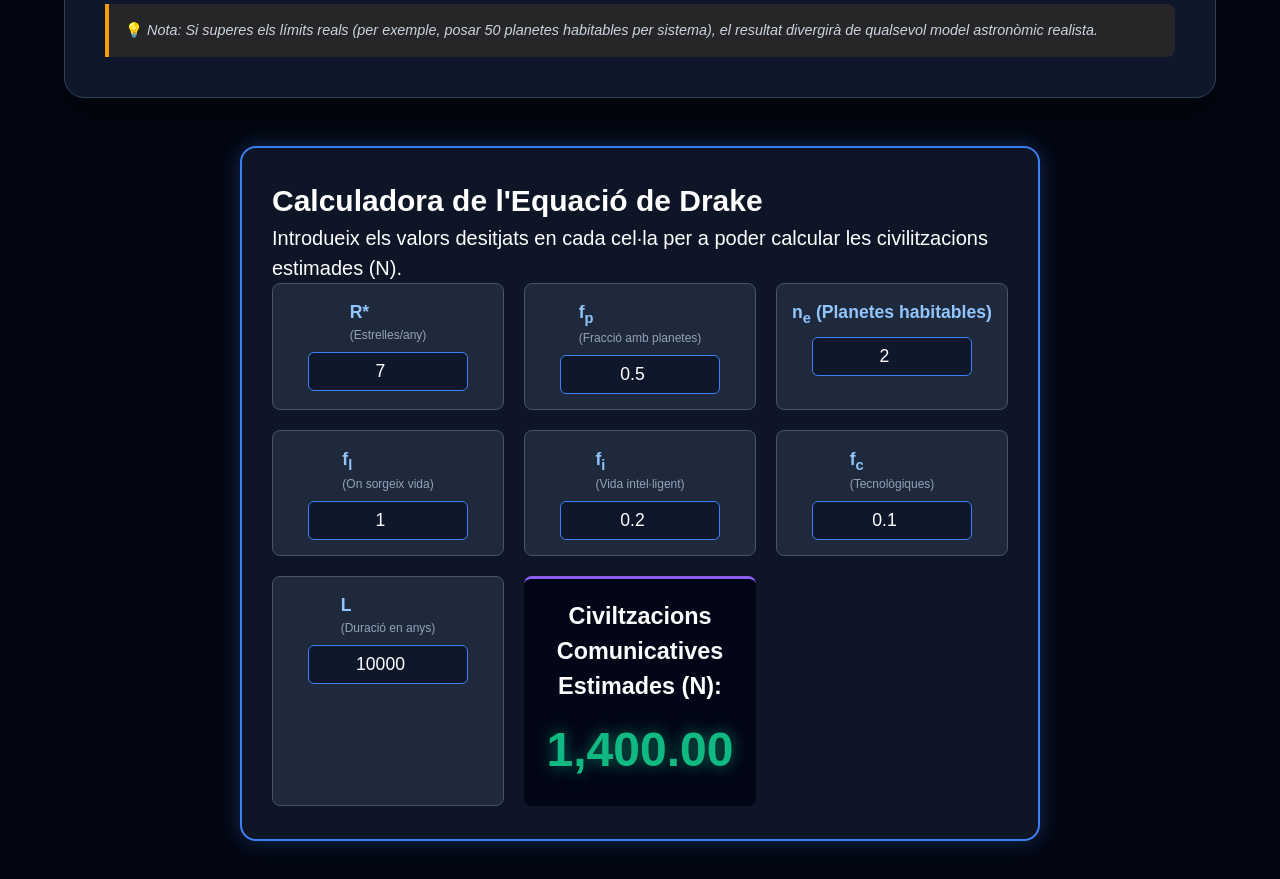
==== commit 0a8848dc: "Tercera actualització de la pàgina web sobre el Treball de Recerca sobre la Paradoxa de Fermi. En aq" ====
--- a/drake.html
+++ b/drake.html
@@ -33,7 +33,7 @@
                 <h2 class="titol-card">Frank Drake</h2>
                 <p class="desc">La famosa Equació de Drake va ser ideada per l'astrònom i físic <strong>Frank Drake</strong> l'any 1961.</p>
                 <p class="desc">Mentre treballava a l'<em>Observatori Nacional de Radioastronomia</em> a <em>Green Bank</em>, Virgínia Occidental, Drake, amb el propòsit d'organitzar la primera agenda de discussió científica sobre la recerca de vida extraterrestre en l'Univers, va concebre aquesta equació amb diversos paràmetres.</p>
-                <p class="desc">L'objectiu original d'aquesta equació era organitzar de manera probabilística els diferents components necessaris per a poder estimar la <strong>quantitat de civilitzacions tecnològicament avançades i intel·ligents que podrien existir en la Via Làctia</strong>. No obstant això, és molt important tener en compte que <strong>ni nosaltres ni ningú sap exactament el valor de cada variable de l'Equació de Drake</strong>. El nostre único marc de referència és la Terra, la nostra llar, perquè és l'únic lloc on sabem amb total seguretat que hi ha vida, per tant, nosaltres canviem les variables de l'equació usant <strong>la Terra com a punt de referència</strong> quan realment podrien existir civilitzacions que no necessitin les nostres condicions.</p>
+                <p class="desc">L'objectiu original d'aquesta equació era organitzar de manera probabilística els diferents components necessaris per a poder estimar la <strong>quantitat de civilitzacions tecnològicament avançades i intel·ligents que podrien existir en la Via Làctia</strong>. No obstant això, és molt important tenir en compte que <strong>ni nosaltres ni ningú sap exactament el valor de cada variable de l'Equació de Drake</strong>. El nostre únic marc de referència és la Terra, la nostra llar, perquè és l'únic lloc on sabem amb total seguretat que hi ha vida, per tant, nosaltres canviem les variables de l'equació usant <strong>la Terra com a punt de referència</strong> quan realment podrien existir civilitzacions que no necessitin les nostres condicions.</p>
             </div> 
 
             <div class="descripcio-drake"> 
@@ -46,12 +46,12 @@
                 <div class="parametres-container">
                     <div class="parametre-item">
                         <span class="variable">N</span>
-                        <p class="definicio">Quantitat de civilitzacions amb les quals podríem comunicar-nos en la nostra galàxia.</p>
+                        <p class="definicio">Quantitat de civilitzacions amb les quals podríem comunicar-nos a la nostra galàxia.</p>
                     </div>
 
                     <div class="parametre-item">
                         <span class="variable">R*</span>
-                        <p class="definicio">La taxa de formació d'estrelles adequades per a la vida en la Via Làctia.</p>
+                        <p class="definicio">La taxa de formació d'estrelles adequades per a la vida a la Via Làctia.</p>
                     </div>
 
                     <div class="parametre-item">
